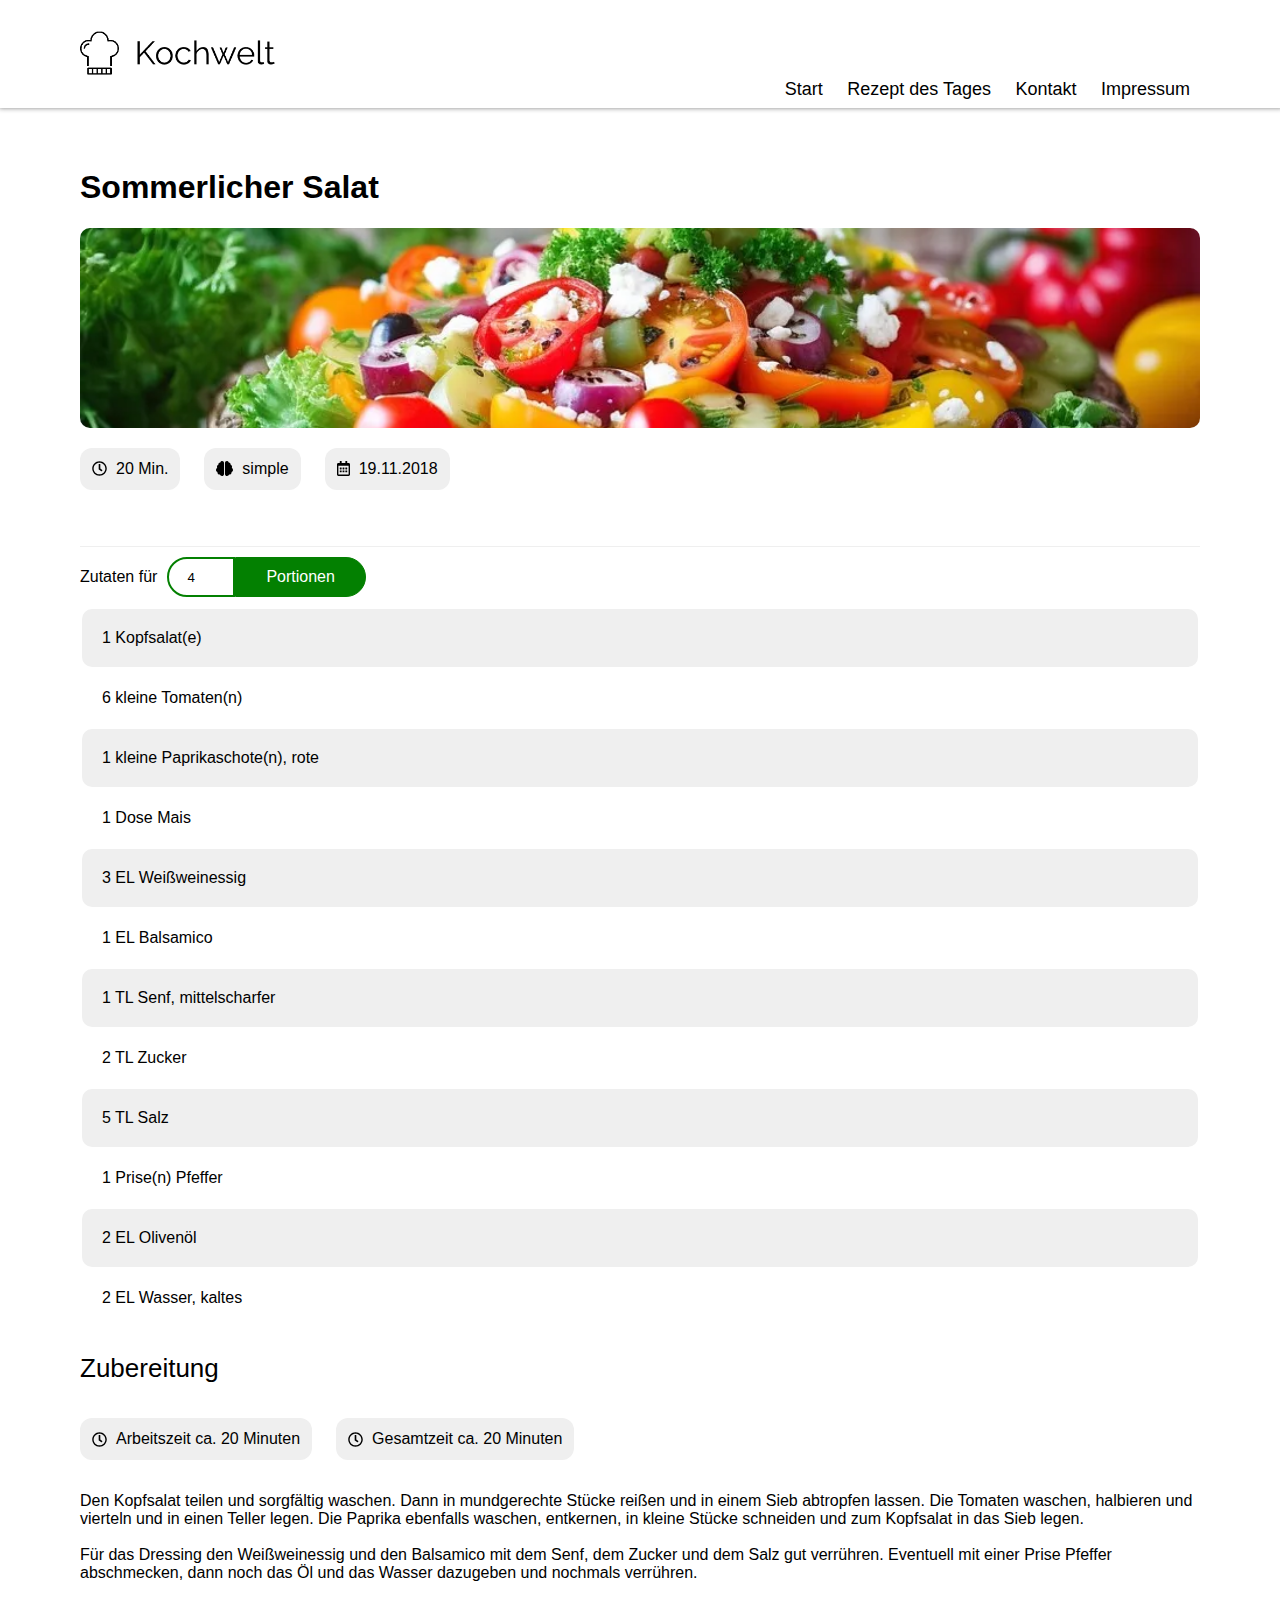
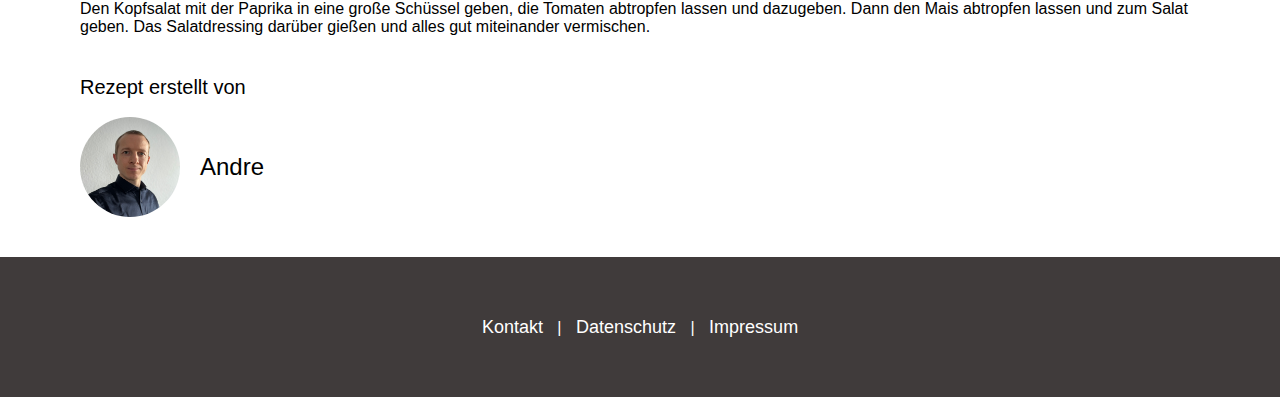
==== daily-recipe.html @ 8a72d298 "Changes to be committed: modified:   .DS_Store renamed:    rezept.html -> daily-recipe.html modified" ====
<!DOCTYPE html>
<html lang="en">
  <head>
    <meta charset="UTF-8" />
    <meta name="viewport" content="width=device-width, initial-scale=1.0" />
    <title>Kochwelt</title>
    <link
      href="./fonts/raleway/Raleway-VariableFont_wght.ttf"
      rel="stylesheet"
    />
    <link rel="stylesheet" href="./style.css" />
    <link rel="icon" href="./img/logo_small.png" type="image/x-icon" />
    <script src="./script.js"></script>
  </head>
  <body onload="includeHTML(); loadDailyRecipe();">
    <div w3-include-html="header.html"></div>

    <section class="recipepage">
      <h1>Sommerlicher Salat</h1>
      <img class="recipepage-img" src="./img/sommerlicher-salat.webp" alt="" />

      <div class="recipepage-attributes">
        <p><img src="./img/icons/clock-regular.svg" alt="" />20 Min.</p>
        <p><img src="./img/icons/brain-solid.svg" alt="" />simple</p>
        <p>
          <img src="./img/icons/calendar-alt-regular.svg" alt="" />19.11.2018
        </p>
      </div>
      <div class="spacer"></div>

      <form class="recipepage-numbers" action="">
        <label for="recipepage-amount">Zutaten für</label>
        <input id="recipepage-amount" type="number" min="1" max="12" value="4" /
        required>
        <a class="button" onclick="loadDailyRecipe()">Portionen</a>
      </form>

      <div class="recipepage-ingredients">
        <table>
          <tbody id="recipepage-load-ingredients"></tbody>
        </table>
      </div>

      <h2>Zubereitung</h2>
      <div class="recipepage-attributes">
        <p>
          <img src="./img/icons/clock-regular.svg" alt="" />Arbeitszeit ca. 20
          Minuten
        </p>
        <p>
          <img src="./img/icons/clock-regular.svg" alt="" />Gesamtzeit ca. 20
          Minuten
        </p>
      </div>
      <p>
        Den Kopfsalat teilen und sorgfältig waschen. Dann in mundgerechte Stücke
        reißen und in einem Sieb abtropfen lassen. Die Tomaten waschen,
        halbieren und vierteln und in einen Teller legen. Die Paprika ebenfalls
        waschen, entkernen, in kleine Stücke schneiden und zum Kopfsalat in das
        Sieb legen.
        <br /><br />
        Für das Dressing den Weißweinessig und den Balsamico mit dem Senf, dem
        Zucker und dem Salz gut verrühren. Eventuell mit einer Prise Pfeffer
        abschmecken, dann noch das Öl und das Wasser dazugeben und nochmals
        verrühren.
        <br /><br />
        Den Kopfsalat mit der Paprika in eine große Schüssel geben, die Tomaten
        abtropfen lassen und dazugeben. Dann den Mais abtropfen lassen und zum
        Salat geben. Das Salatdressing darüber gießen und alles gut miteinander
        vermischen.
      </p>

      <h3>Rezept erstellt von</h3>
      <div class="recipepage-creator">
        <img src="./img/andre.jpeg" alt="" /><span>Andre</span>
      </div>
    </section>
    <div w3-include-html="footer.html"></div>
  </body>
</html>
---- style.css ----
:root {
  --white: #fff;
  --black: #000;
  --gray: #808080;
  --green: #038001;
  --red: #ff0000;
  --gray-footer: #403b3b;
  --light-gray: #efefef;
}
body {
  margin: auto;
  font-family: "Raleway", sans-serif;
  font-size: 16px;
  font-weight: 100;
  overflow-y: scroll;
}

/* Header & Navbar */

header {
  display: flex;
  justify-content: space-between;
  align-items: flex-end;
  box-shadow: 1px -2px 5px 2px var(--gray);
  height: 100px;
  padding: 0 80px 8px 80px;
}

header img {
  width: 220px;
  margin-bottom: 10px;
}

nav a {
  color: var(--black);
  text-decoration: none;
  font-size: 18px;
  font-weight: 400;
  padding: 5px 2px;
  margin: 8px;
}

nav a:hover {
  color: var(--green);
  box-shadow: 0 6px 0px -2px var(--green);
}

h1 {
  font-size: 32px;
  font-weight: 600;
}

h2 {
  font-size: 26px;
  font-weight: 400;
}

h3 {
  font-size: 20px;
  font-weight: 400;
}

.section-content {
  margin: 60px 80px;
}

/* Landingpage */

.landingpage-content h2 {
  margin: 0;
  padding: 0;
}

.landingpage {
  display: flex;
  justify-content: space-between;
  padding: 60px 80px;
}

.landingpage-content {
  display: flex;
  flex-direction: column;
  margin-left: 40px;
  width: 50%;
  position: relative;
}

.landingpage-content p {
  min-height: 250px;
}

.landingpage-img {
  width: 50%;
}

.landingpage img {
  width: 100%;
  border-radius: 10px;
}

.button {
  position: absolute;
  bottom: 0;
  background-color: var(--green);
  color: var(--white);
  text-decoration: none;
  padding: 10px 60px;
  border-radius: 10px;
}

.button:hover {
  background-color: var(--white);
  color: var(--green);
  text-decoration: none;
  border: solid 2px var(--green);
}

/* Section Recipe */

.section-recipe {
  display: flex;
  justify-content: space-between;
  background-color: var(--light-gray);
  padding: 60px 80px;
  text-align: center;
}

.section-recipe img {
  width: 100%;
  border-radius: 10px;
}

.section-recipe a {
  color: var(--black);
  text-decoration: none;
  cursor: pointer;
  font-weight: 400;
}
.section-recipe a:hover {
  color: var(--green);
}

.section-recipe-details {
  padding: 0 20px;
  width: 100%;
}

/* Section Recipe Idea */

.section-recipe-idea-content {
  display: flex;
  justify-content: space-between;
  padding: 60px 80px;
}

.section-recipe-idea p {
  margin-right: 40px;
  width: 50%;
}

.section-recipe-idea img {
  width: 100%;
  border-radius: 10px;
}

.section-recipe-idea h2 {
  text-align: center;
  padding-top: 60px;
  margin: 0;
}

.section-recipe-idea-img {
  width: 50%;
}

/* Recipepage */

.spacer {
  height: 1px;
  background-color: var(--light-gray);
  margin: 40px 0 10px 0;
}

.recipepage {
  padding: 40px 80px;
}

.recipepage-ingredients {
  padding-top: 10px;
}

.recipepage-ingredients table {
  width: 100%;
}

.recipepage-ingredients td {
  padding: 20px;
  border-radius: 10px;
  margin: 0;
}

.recipepage-ingredients td:hover {
  background-color: var(--gray);
}

.recipepage-ingredients tr:nth-child(odd) {
  background-color: var(--light-gray);
}

.recipepage-ingredients p {
  text-decoration: underline;
}

.recipepage-creator {
  display: flex;
  align-items: center;
}

.recipepage-creator img {
  width: 100px;
  height: 100px;
  border-radius: 50px;
  object-fit: cover;
}
.recipepage-creator span {
  padding: 20px;
  font-size: 24px;
}

.recipepage-img {
  height: 200px;
  width: 100%;
  object-fit: cover;
  border-radius: 10px;
}

.recipepage-attributes {
  display: flex;
}
.recipepage-attributes img {
  height: 15px;
  width: auto;
  padding-right: 9px;
}

.recipepage-attributes p {
  display: flex;
  align-items: center;
  border: solid 0 var(--black);
  background-color: var(--light-gray);
  border-radius: 12px;
  padding: 12px;
  margin-right: 24px;
}

.recipepage h2,
h3 {
  margin: 0;
  padding: 24px 0 18px 0;
}

.recipepage-numbers {
  display: flex;
  align-items: center;
}

#recipepage-amount {
  width: 40px;
  height: 36.5px;
  padding: 0 6px 0 18px;
  margin-left: 10px;
  border: 2px solid var(--green);
  border-radius: 0;
  border-top-left-radius: 20px;
  border-bottom-left-radius: 20px;
}
#recipepage-amount:focus {
  background-color: var(--light-gray) !important;
  outline: none;
}
.recipepage .button {
  position: relative;
  padding: 10px 30px;
  border-radius: 0;
  border-top-right-radius: 20px;
  border-bottom-right-radius: 20px;
  border: 1px solid var(--green);
  cursor: pointer;
}
.recipepage .button:hover {
  border: 1px solid var(--light-gray);
}

.recipepage input {
  padding: 0;
  margin: 0;
}

/* Kontakt */

.contact-formular p {
  font-weight: bold;
  padding-top: 18px;
}

.contact-formular input {
  padding: 8px;
  width: 200px;
}

.contact-formular-email input {
  width: 440px;
}

.contact-formular-message textarea {
  height: 200px;
  width: 454px;
}

.contact-formular-name {
  display: flex;
}

.contact-formular-name-detail {
  display: flex;
  flex-direction: column;
}
.contact-formular-name-detail:nth-child(1) {
  margin-right: 20px;
}

.contact-button {
  font-size: 16px;
  margin-top: 24px;
  background-color: var(--green);
  color: var(--white);
  text-decoration: none;
  padding: 10px 60px;
  border-radius: 10px;
  cursor: pointer;
}
.contact-button:hover {
  background-color: var(--white);
  color: var(--green);
  text-decoration: none;
  border: solid 2px var(--green);
}

/* Footer */

footer {
  display: flex;
  justify-content: center;
  align-items: center;
  height: 140px;
  padding: 0 80px;
  background-color: var(--gray-footer);
  color: var(--white);
}

footer a {
  color: var(--white);
}

footer a:hover {
  color: var(--green);
  box-shadow: none;
}

.burgericon {
  width: 30px;
  height: 30px;
  display: none;
}

.burgericon div {
  width: 90%;
  margin: 7px 5%;
  height: 3px;
  background-color: var(--black);
}
.burgericon:hover {
  filter: drop-shadow(0px 0px 12px var(--green));
}

/* Media */

@media (max-width: 420px) {
  .recipepage-attributes p {
    margin-right: 0;
    justify-content: center;
    margin-bottom: 0;
  }

  .contact-formular-name,
  .recipepage-attributes {
    flex-direction: column;
  }

  .contact-formular-name-detail:nth-child(1) {
    margin-right: 0px;
    margin-bottom: 24px;
  }

  .contact-formular-email input {
    width: 230px !important;
  }

  .contact-formular-message textarea {
    width: 244px !important;
  }
}

@media (max-width: 520px) {
  header img {
    width: 160px;
  }
  header {
    padding: 0 20px;
  }

  .landingpage,
  .section-recipe,
  .section-recipe-idea-content,
  .recipepage {
    padding: 40px 20px;
  }
  .recipepage-numbers,
  .recipepage-attributes,
  .recipepage-creator {
    justify-content: center;
  }
  .recipepage-attributes p:nth-child(2) {
    margin-right: 0;
  }
  .recipepage {
    text-align: center;
  }
  .section-content {
    margin: 60px 20px;
  }
  footer {
    height: 180px;
    flex-direction: column;
    justify-content: center;
  }
  .footer-links {
    display: flex;
    flex-direction: column;
    text-align: center;
    margin-top: 20px;
  }
  .footer-links span {
    display: none;
  }
  .footer-links a {
    padding: 0;
  }
}
@media (max-width: 620px) {
  .contact-formular input {
    padding: 8px;
    width: 150px;
  }

  .contact-formular-email input {
    width: 340px;
  }

  .contact-formular-message textarea {
    height: 150px;
    width: 354px;
  }
}

@media (max-width: 700px) {
  .landingpage,
  .section-recipe,
  .section-recipe-idea-content {
    flex-direction: column;
    text-align: center;
  }

  .landingpage-content,
  .landingpage-img,
  .section-recipe-idea p,
  .section-recipe-idea-img {
    width: 100%;
    margin: 20px 0;
  }
  .section-recipe-details {
    padding-bottom: 40px;
  }
  .button {
    position: relative;
  }
  .landingpage-content p {
    min-height: 0;
    padding-bottom: 24px;
  }
}

@media (max-width: 850px) {
  .header-links a {
    display: none;
  }
  .burgericon {
    display: block;
  }

  header img {
    margin-top: 20px;
  }

  header {
    align-items: center;
  }
}

/* Burgermenu */

.overlay {
  height: 100%;
  width: 0;
  position: fixed;
  z-index: 1;
  left: 0;
  top: 0;
  background-color: rgb(0, 0, 0);
  background-color: rgba(0, 0, 0, 0.9);
  overflow-x: hidden;
  transition: 0.3s;
}

.overlay-content {
  position: relative;
  top: 25%;
  width: 100%;
  text-align: center;
  margin-top: 30px;
}

.overlay a {
  padding: 8px;
  text-decoration: none;
  font-size: 36px;
  color: var(--gray);
  display: block;
  transition: 0.3s;
}

.overlay a:hover,
.overlay a:focus {
  color: var(--green);
}

.overlay .closebtn {
  position: absolute;
  top: 20px;
  right: 45px;
  font-size: 60px;
}
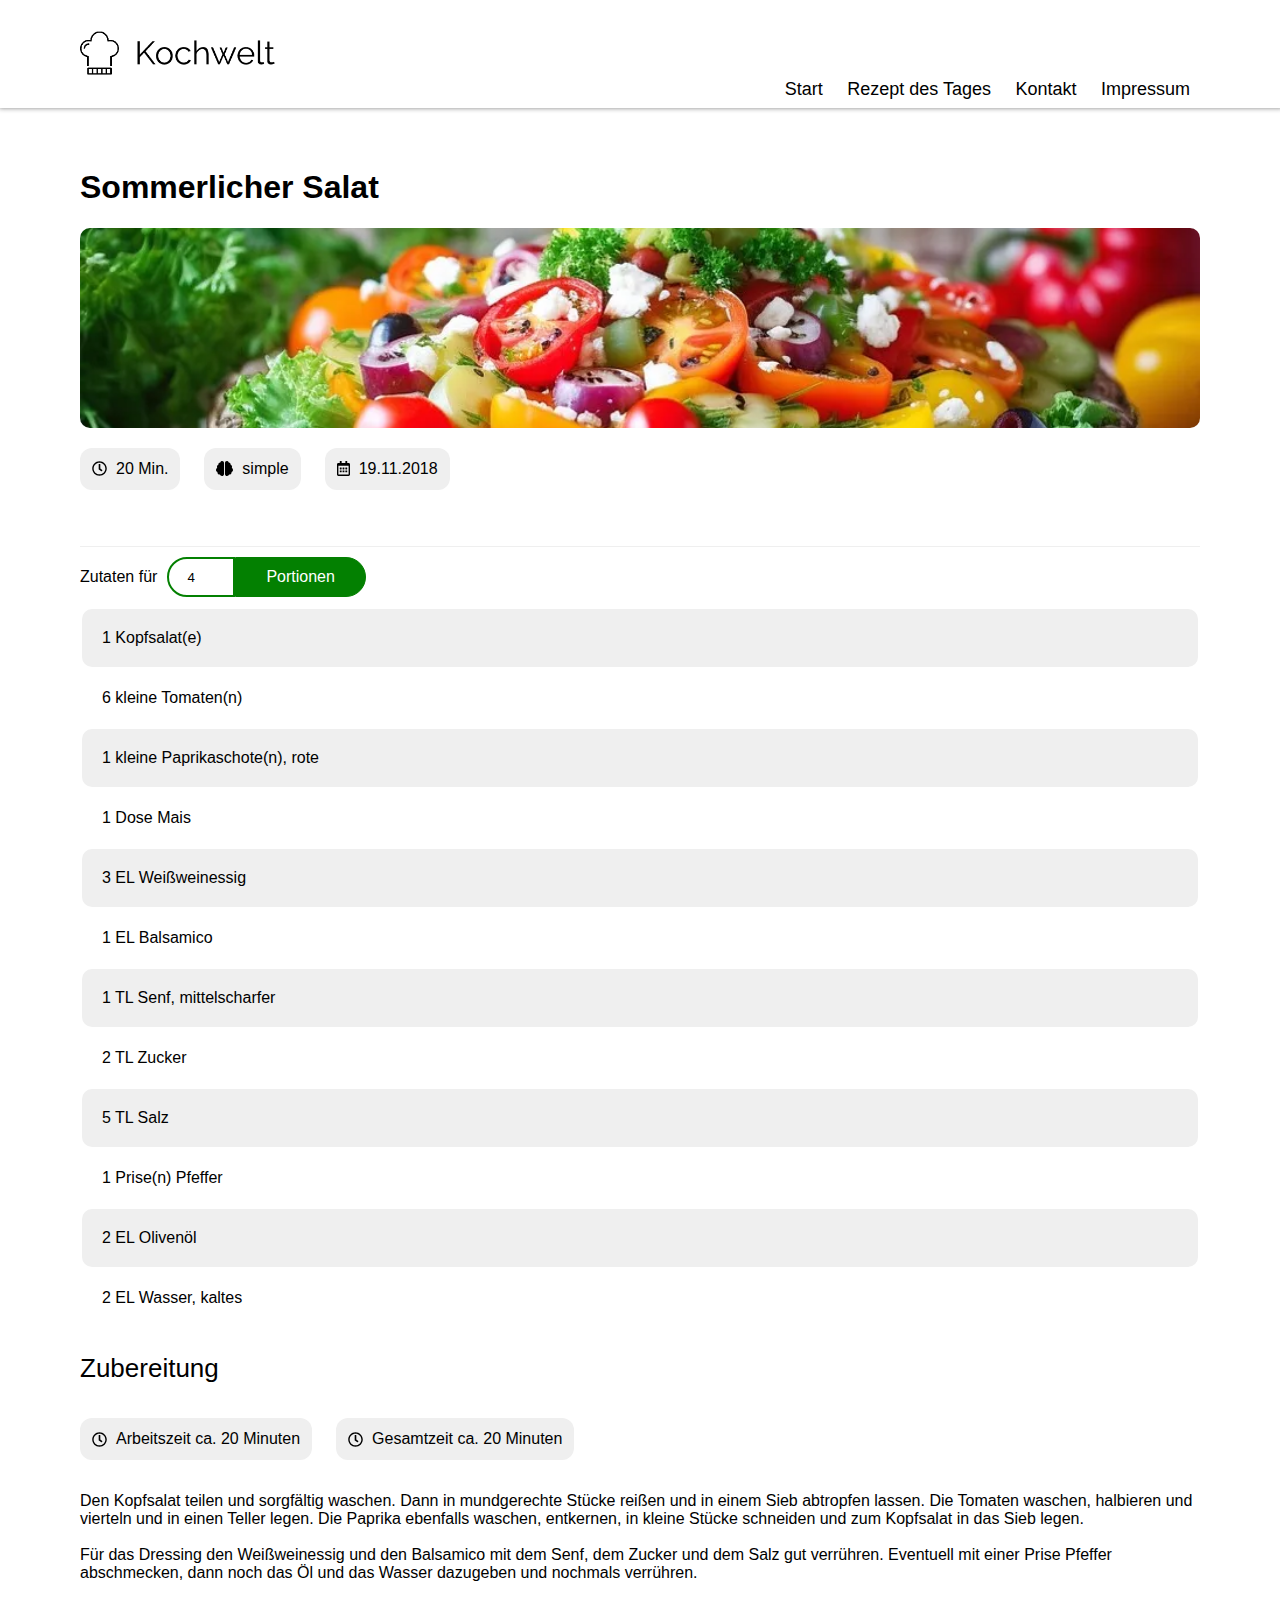
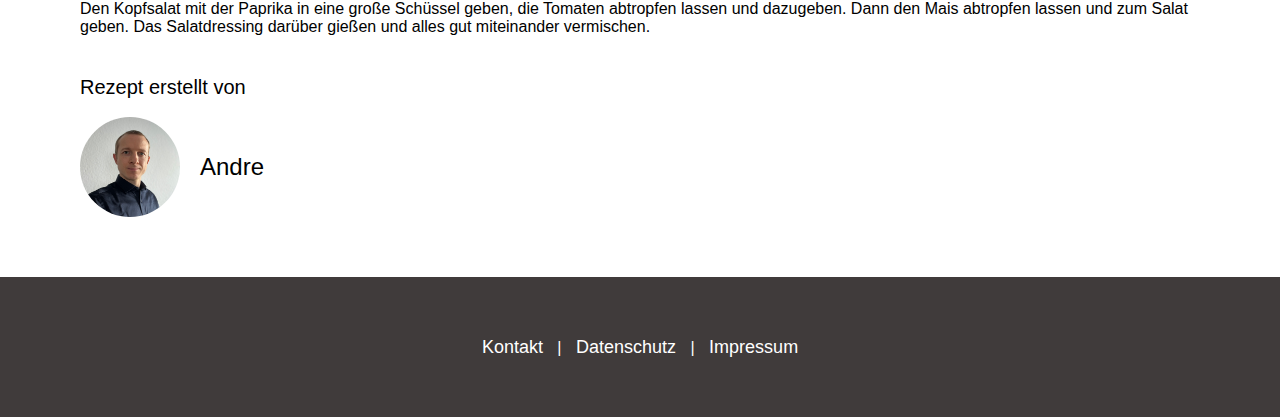
==== commit 840ae1c9: "Changes to be committed: modified:   daily-recipe.html modified:   footer.html modified:   script.js" ====
--- a/daily-recipe.html
+++ b/daily-recipe.html
@@ -12,7 +12,7 @@
     <link rel="icon" href="./img/logo_small.png" type="image/x-icon" />
     <script src="./script.js"></script>
   </head>
-  <body onload="includeHTML(); loadDailyRecipe();">
+  <body onload="includeHTML(); loadRecipeSommerlicherSalat();">
     <div w3-include-html="header.html"></div>
 
     <section class="recipepage">
@@ -32,7 +32,7 @@
         <label for="recipepage-amount">Zutaten für</label>
         <input id="recipepage-amount" type="number" min="1" max="12" value="4" /
         required>
-        <a class="button" onclick="loadDailyRecipe()">Portionen</a>
+        <a class="button" onclick="loadRecipeSommerlicherSalat()">Portionen</a>
       </form>
 
       <div class="recipepage-ingredients">
--- a/style.css
+++ b/style.css
@@ -13,6 +13,8 @@
   font-size: 16px;
   font-weight: 100;
   overflow-y: scroll;
+  position: relative;
+  min-height: 100vh;
 }
 
 /* Header & Navbar */
@@ -31,7 +33,7 @@
   margin-bottom: 10px;
 }
 
-nav a {
+.nav-link {
   color: var(--black);
   text-decoration: none;
   font-size: 18px;
@@ -40,7 +42,7 @@
   margin: 8px;
 }
 
-nav a:hover {
+.nav-link:hover {
   color: var(--green);
   box-shadow: 0 6px 0px -2px var(--green);
 }
@@ -127,6 +129,7 @@
 
 .section-recipe img {
   width: 100%;
+  height: 80%;
   border-radius: 10px;
 }
 
@@ -209,6 +212,7 @@
 
 .recipepage-ingredients p {
   text-decoration: underline;
+  padding-top: 16px;
 }
 
 .recipepage-creator {
@@ -349,6 +353,10 @@
 /* Footer */
 
 footer {
+  position: absolute;
+  left: 0;
+  right: 0;
+  bottom: 0;
   display: flex;
   justify-content: center;
   align-items: center;
@@ -360,11 +368,20 @@
 
 footer a {
   color: var(--white);
+  text-decoration: none;
+  font-size: 18px;
+  font-weight: 400;
+  padding: 5px 2px;
+  margin: 8px;
 }
 
 footer a:hover {
   color: var(--green);
   box-shadow: none;
+}
+
+.footer-distance {
+  padding: 80px;
 }
 
 .burgericon {
@@ -386,17 +403,6 @@
 /* Media */
 
 @media (max-width: 420px) {
-  .recipepage-attributes p {
-    margin-right: 0;
-    justify-content: center;
-    margin-bottom: 0;
-  }
-
-  .contact-formular-name,
-  .recipepage-attributes {
-    flex-direction: column;
-  }
-
   .contact-formular-name-detail:nth-child(1) {
     margin-right: 0px;
     margin-bottom: 24px;
@@ -458,6 +464,17 @@
   }
 }
 @media (max-width: 620px) {
+  .contact-formular-name,
+  .recipepage-attributes {
+    flex-direction: column;
+  }
+
+  .recipepage-attributes p {
+    margin-right: 0;
+    justify-content: center;
+    margin-bottom: 0;
+  }
+
   .contact-formular input {
     padding: 8px;
     width: 150px;
@@ -473,7 +490,7 @@
   }
 }
 
-@media (max-width: 700px) {
+@media (max-width: 750px) {
   .landingpage,
   .section-recipe,
   .section-recipe-idea-content {
@@ -488,8 +505,9 @@
     width: 100%;
     margin: 20px 0;
   }
+
   .section-recipe-details {
-    padding-bottom: 40px;
+    padding: 0 0 40px 0;
   }
   .button {
     position: relative;
@@ -526,8 +544,7 @@
   z-index: 1;
   left: 0;
   top: 0;
-  background-color: rgb(0, 0, 0);
-  background-color: rgba(0, 0, 0, 0.9);
+  background-color: rgba(0, 0, 0, 1);
   overflow-x: hidden;
   transition: 0.3s;
 }
@@ -549,9 +566,9 @@
   transition: 0.3s;
 }
 
-.overlay a:hover,
-.overlay a:focus {
+.overlay a:hover {
   color: var(--green);
+  text-decoration: none;
 }
 
 .overlay .closebtn {
